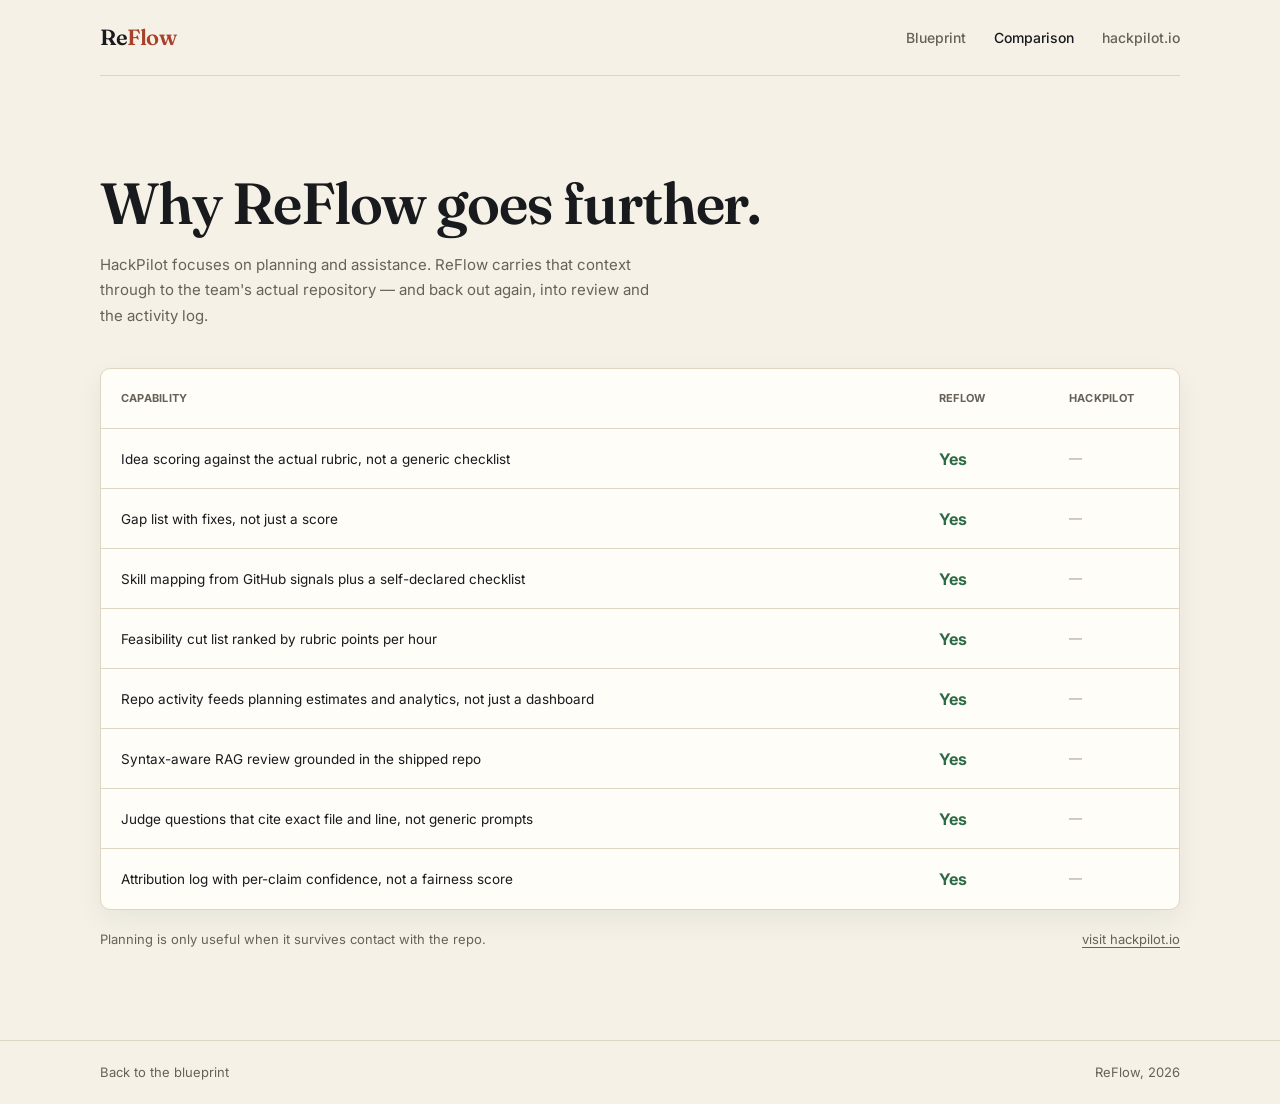
==== compare.html @ d5d6ec42 "Redesign blueprint site: replace generated-look UI and fix stale architecture Visual system: drop th" ====
<!doctype html>
<html lang="en">
<head>
<meta charset="utf-8">
<meta name="viewport" content="width=device-width,initial-scale=1">
<title>ReFlow — comparison</title>
<link rel="stylesheet" href="style.css">
</head>
<body>
<header class="wrap">
  <a class="logo" href="index.html">Re<span>Flow</span></a>
  <nav>
    <a href="index.html">Blueprint</a>
    <a href="compare.html" class="active">Comparison</a>
    <a href="https://www.hackpilot.io/" target="_blank" rel="noopener">hackpilot.io</a>
  </nav>
</header>

<section class="section compare-head">
  <div class="wrap">
    <h1 class="serif">Why ReFlow goes further.</h1>
    <p>HackPilot focuses on planning and assistance. ReFlow carries that context through to the team's actual repository — and back out again, into review and the activity log.</p>
  </div>
</section>

<section class="wrap" style="padding-bottom:90px">
  <div class="table">
    <div class="row">
      <div class="head">CAPABILITY</div>
      <div class="head">REFLOW</div>
      <div class="head">HACKPILOT</div>
    </div>
    <div class="row">
      <div class="feature">Idea scoring against the actual rubric, not a generic checklist</div>
      <div class="reflow yes">Yes</div>
      <div class="other">&mdash;</div>
    </div>
    <div class="row">
      <div class="feature">Gap list with fixes, not just a score</div>
      <div class="reflow yes">Yes</div>
      <div class="other">&mdash;</div>
    </div>
    <div class="row">
      <div class="feature">Skill mapping from GitHub signals plus a self-declared checklist</div>
      <div class="reflow yes">Yes</div>
      <div class="other">&mdash;</div>
    </div>
    <div class="row">
      <div class="feature">Feasibility cut list ranked by rubric points per hour</div>
      <div class="reflow yes">Yes</div>
      <div class="other">&mdash;</div>
    </div>
    <div class="row">
      <div class="feature">Repo activity feeds planning estimates and analytics, not just a dashboard</div>
      <div class="reflow yes">Yes</div>
      <div class="other">&mdash;</div>
    </div>
    <div class="row">
      <div class="feature">Syntax-aware RAG review grounded in the shipped repo</div>
      <div class="reflow yes">Yes</div>
      <div class="other">&mdash;</div>
    </div>
    <div class="row">
      <div class="feature">Judge questions that cite exact file and line, not generic prompts</div>
      <div class="reflow yes">Yes</div>
      <div class="other">&mdash;</div>
    </div>
    <div class="row">
      <div class="feature">Attribution log with per-claim confidence, not a fairness score</div>
      <div class="reflow yes">Yes</div>
      <div class="other">&mdash;</div>
    </div>
  </div>
  <div class="compare-note">
    <span>Planning is only useful when it survives contact with the repo.</span>
    <a href="https://www.hackpilot.io/" target="_blank" rel="noopener">visit hackpilot.io</a>
  </div>
</section>

<footer><div class="wrap"><a href="index.html">Back to the blueprint</a><span>ReFlow, 2026</span></div></footer>
</body>
</html>
---- style.css ----
@import url("https://fonts.googleapis.com/css2?family=Fraunces:opsz,wght@9..144,500;9..144,600&family=Inter:wght@400;500;600;700&family=JetBrains+Mono:wght@400;500&display=swap");

:root{
  --paper:#f5f1e6;
  --ink:#191a1e;
  --muted:#66625a;
  --line:#ddd6c2;
  --add:#2c6b45;
  --flag:#a8402a;
  --shadow:0 10px 28px rgba(25,26,30,.06);
}

*{box-sizing:border-box}
html{scroll-behavior:smooth}
@media (prefers-reduced-motion:reduce){html{scroll-behavior:auto}}
body{margin:0;background:var(--paper);color:var(--ink);font-family:Inter,Arial,sans-serif;-webkit-font-smoothing:antialiased;font-size:16px;line-height:1.5}
a{color:inherit;text-decoration:none}
.wrap{width:min(1080px,calc(100% - 48px));margin:auto}
.serif{font-family:Fraunces,serif}
code,.mono{font-family:"JetBrains Mono",monospace}
:focus-visible{outline:2px solid var(--ink);outline-offset:3px;border-radius:2px}

/* header */
header{height:76px;border-bottom:1px solid var(--line);display:flex;align-items:center;justify-content:space-between}
.logo{font-family:Fraunces,serif;font-size:22px;font-weight:600;letter-spacing:-.02em}
.logo span{color:var(--flag)}
nav{display:flex;gap:28px;align-items:center}
nav a{font-size:14px;color:var(--muted);font-weight:500}
nav a:hover,nav a.active{color:var(--ink)}

/* hero */
.hero{padding:78px 0 70px;border-bottom:1px solid var(--line)}
.hero h1{margin:0;max-width:780px;font-family:Fraunces,serif;font-size:clamp(42px,7vw,76px);line-height:1.02;letter-spacing:-.02em;font-weight:600}
.hero h1 em{color:var(--flag);font-style:normal}
.hero-copy{max-width:600px;margin:26px 0 0;color:var(--muted);font-size:16px;line-height:1.7}
.actions{display:flex;flex-wrap:wrap;gap:12px;margin-top:30px}
.btn{display:inline-flex;padding:13px 18px;border:1px solid var(--ink);border-radius:6px;font-size:14px;font-weight:600}
.btn.primary{background:var(--ink);color:var(--paper)}
.btn.secondary{background:transparent;border-color:var(--line);color:var(--ink)}
.btn.secondary:hover{border-color:var(--ink)}

.hero-proof{margin-top:52px;max-width:560px;padding:20px 22px;border:1px solid var(--line);border-radius:10px;background:#fffdf7;box-shadow:var(--shadow)}
.proof-label{display:block;font-size:12px;color:var(--muted);margin-bottom:10px}
.hero-proof p{margin:0;font-family:Fraunces,serif;font-size:19px;line-height:1.4;font-weight:500}
.hero-proof code{display:inline-block;margin-top:12px;font-size:12px;color:var(--flag);background:#fbeee9;padding:3px 8px;border-radius:4px}

/* generic section */
.section{padding:84px 0}
.section-intro{max-width:640px}
.section-intro h2{margin:0;font-family:Fraunces,serif;font-size:clamp(32px,4.5vw,48px);line-height:1.08;letter-spacing:-.015em;font-weight:600}
.section-intro p{max-width:520px;margin:16px 0 0;color:var(--muted);font-size:15px;line-height:1.7}

/* spine */
.spine{position:relative;margin-top:56px;padding-left:34px}
.spine-line{position:absolute;left:5px;top:6px;bottom:6px;width:2px;background:var(--line)}
.spine-line::after{content:"";position:absolute;left:0;top:0;width:100%;height:var(--progress,0%);background:var(--ink)}
.node{position:relative;padding-bottom:56px}
.node:last-child{padding-bottom:0}
.dot{position:absolute;left:-34px;top:4px;width:12px;height:12px;border-radius:50%;background:var(--paper);border:2px solid var(--ink)}
.node.root .dot{background:var(--ink)}
.node-body h3{margin:0;font-family:Fraunces,serif;font-size:26px;letter-spacing:-.01em;font-weight:600}
.stage-label{margin:6px 0 0;color:var(--flag);font-size:13px;font-weight:600}
.node.root .stage-label{color:var(--muted);font-weight:500}
.stage-copy{max-width:600px;margin:14px 0 0;color:var(--muted);font-size:14.5px;line-height:1.75}

/* artifacts — each stage gets a distinct internal shape */
.artifact{margin-top:22px;max-width:600px;border:1px solid var(--line);border-radius:10px;background:#fffdf7;box-shadow:var(--shadow);padding:18px 20px}
.artifact-head{display:flex;justify-content:space-between;align-items:baseline;gap:12px;font-size:12px;font-weight:600;color:var(--ink);margin-bottom:12px;text-transform:none}
.artifact-head span{color:var(--muted);font-weight:400;font-size:12px}
.artifact ul{list-style:none;margin:0;padding:0;display:flex;flex-direction:column;gap:9px}
.artifact li{font-size:13.5px;line-height:1.6;color:var(--ink)}
.artifact li i{color:var(--muted);font-style:normal;font-size:12.5px}

.gaplist li b{color:var(--flag);margin-right:6px;font-weight:700}

.rationale code{font-size:12.5px;background:#efe9d8;padding:2px 6px;border-radius:4px;color:var(--ink)}
.rationale .fit{margin-left:6px;font-size:12px;color:var(--muted)}
.cutline{margin-top:14px;padding-top:12px;border-top:1px solid var(--line);font-size:13.5px;color:var(--muted)}
.cutline b{color:var(--flag)}

.citation p{margin:0 0 14px;font-family:Fraunces,serif;font-size:16.5px;line-height:1.5;font-weight:500}
.citation pre{margin:0;padding:11px 14px;background:#efe9d8;border-radius:6px;overflow-x:auto}
.citation code{font-size:12.5px;color:var(--ink)}

.attribution code{font-size:12.5px;background:#efe9d8;padding:2px 6px;border-radius:4px}
.attribution .conf{margin-left:8px;font-size:11.5px;padding:2px 7px;border-radius:20px;white-space:nowrap}
.conf.high{color:var(--add);background:#e2ede4}
.conf.low{color:var(--flag);background:#f4e4de}
.caveat{margin:14px 0 0;padding-top:12px;border-top:1px solid var(--line);font-size:13px;line-height:1.7;color:var(--muted)}

/* infra */
.infra{padding:70px 0;border-top:1px solid var(--line);background:#efe9d8}
.infra h2{margin:0 0 34px;font-family:Fraunces,serif;font-size:clamp(26px,3.5vw,34px);letter-spacing:-.01em;font-weight:600}
.infra-grid{display:grid;grid-template-columns:repeat(3,1fr);gap:26px}
.infra-item h4{margin:0 0 8px;font-size:14.5px;font-weight:700}
.infra-item p{margin:0;color:var(--muted);font-size:13.5px;line-height:1.7}

/* closing */
.closing{padding:80px 0;border-top:1px solid var(--line)}
.closing h2{margin:0;max-width:760px;font-family:Fraunces,serif;font-size:clamp(30px,4.5vw,46px);line-height:1.15;letter-spacing:-.015em;font-weight:600}
.closing p{max-width:520px;margin:20px 0 0;color:var(--muted);font-size:15px;line-height:1.7}

footer{border-top:1px solid var(--line);padding:22px 0;color:var(--muted);font-size:13px}
footer .wrap{display:flex;justify-content:space-between;flex-wrap:wrap;gap:8px}

/* compare page */
.compare-head{padding-bottom:40px}
.compare-head h1{margin:14px 0 0;font-family:Fraunces,serif;font-size:clamp(36px,5.5vw,58px);line-height:1.03;letter-spacing:-.02em;font-weight:600}
.compare-head p{max-width:560px;margin:18px 0 0;color:var(--muted);font-size:15px;line-height:1.7}
.table{border:1px solid var(--line);border-radius:10px;overflow:hidden;background:#fffdf7;box-shadow:var(--shadow);margin-bottom:20px}
.row{display:grid;grid-template-columns:minmax(0,1fr) 130px 130px;min-height:60px;align-items:center;border-bottom:1px solid var(--line)}
.row:last-child{border:0}
.row>div{padding:0 20px}
.head{font-size:11px;font-weight:700;color:var(--muted);letter-spacing:.02em}
.feature{font-size:13.5px;color:var(--ink)}
.reflow{font-size:16px;font-weight:700}
.yes{color:var(--add)}
.other{color:#a69d8f;font-size:13px}
.compare-note{display:flex;justify-content:space-between;flex-wrap:wrap;gap:8px;color:var(--muted);font-size:13px}
.compare-note a{text-decoration:underline;text-underline-offset:3px}

@media(max-width:760px){
  .wrap{width:calc(100% - 30px)}
  nav{gap:16px}
  .infra-grid{grid-template-columns:1fr;gap:28px}
  .row{grid-template-columns:minmax(0,1fr) 60px 70px}
  .row>div{padding:0 10px}
  .compare-note{display:block}
}
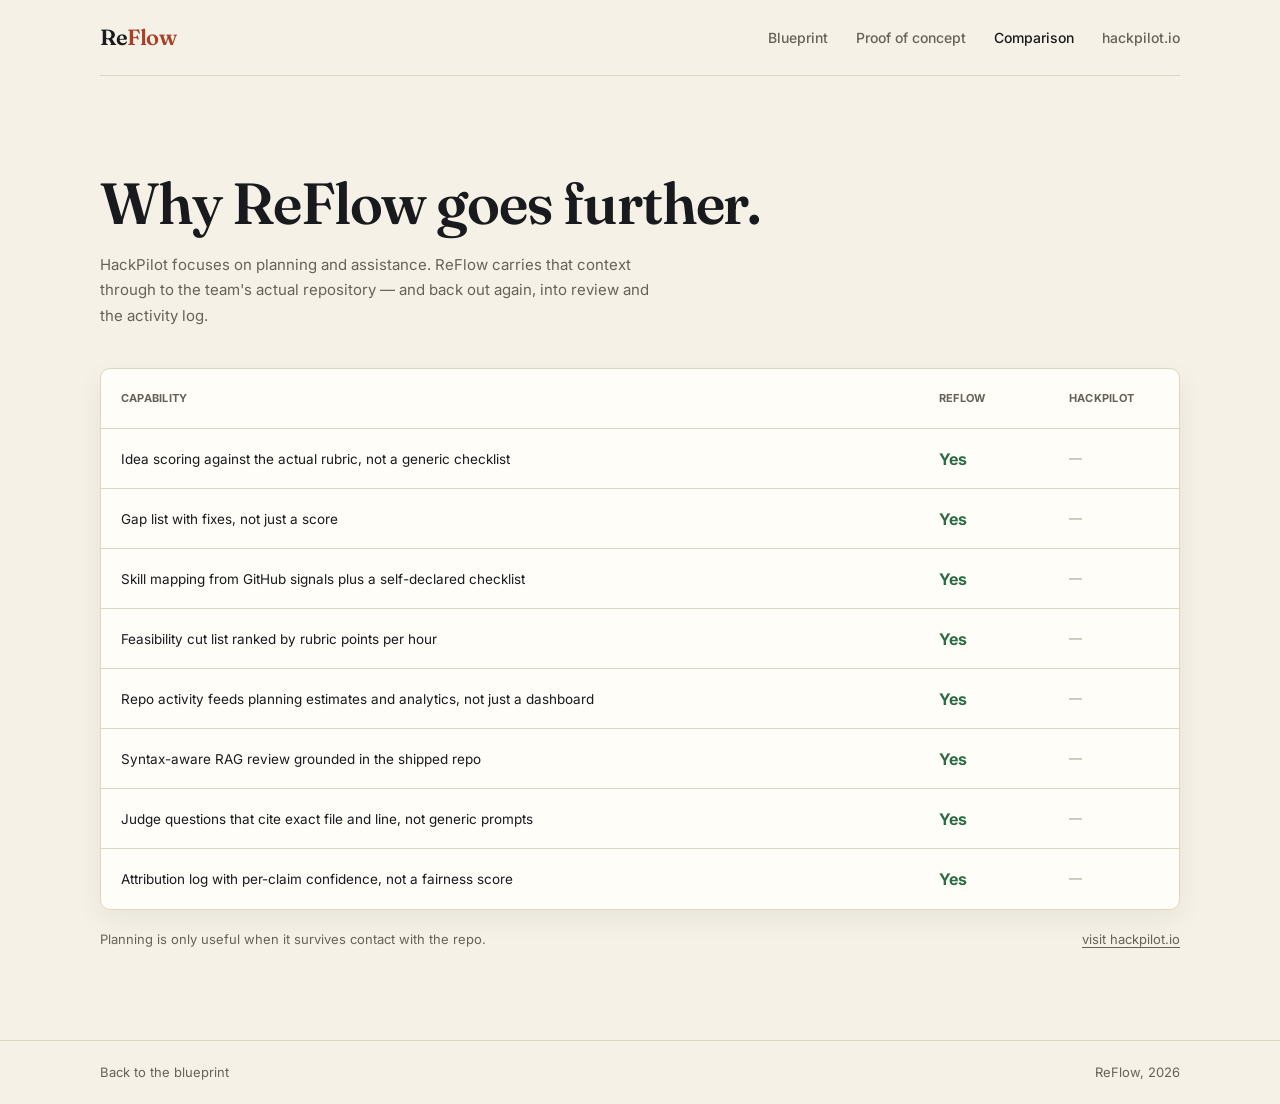
==== commit 0a08e097: "Add proof-of-concept product mockup: ReFlow run on ReFlow Adds product.html/product.css, a dark dash" ====
--- a/compare.html
+++ b/compare.html
@@ -11,6 +11,7 @@
   <a class="logo" href="index.html">Re<span>Flow</span></a>
   <nav>
     <a href="index.html">Blueprint</a>
+    <a href="product.html">Proof of concept</a>
     <a href="compare.html" class="active">Comparison</a>
     <a href="https://www.hackpilot.io/" target="_blank" rel="noopener">hackpilot.io</a>
   </nav>
